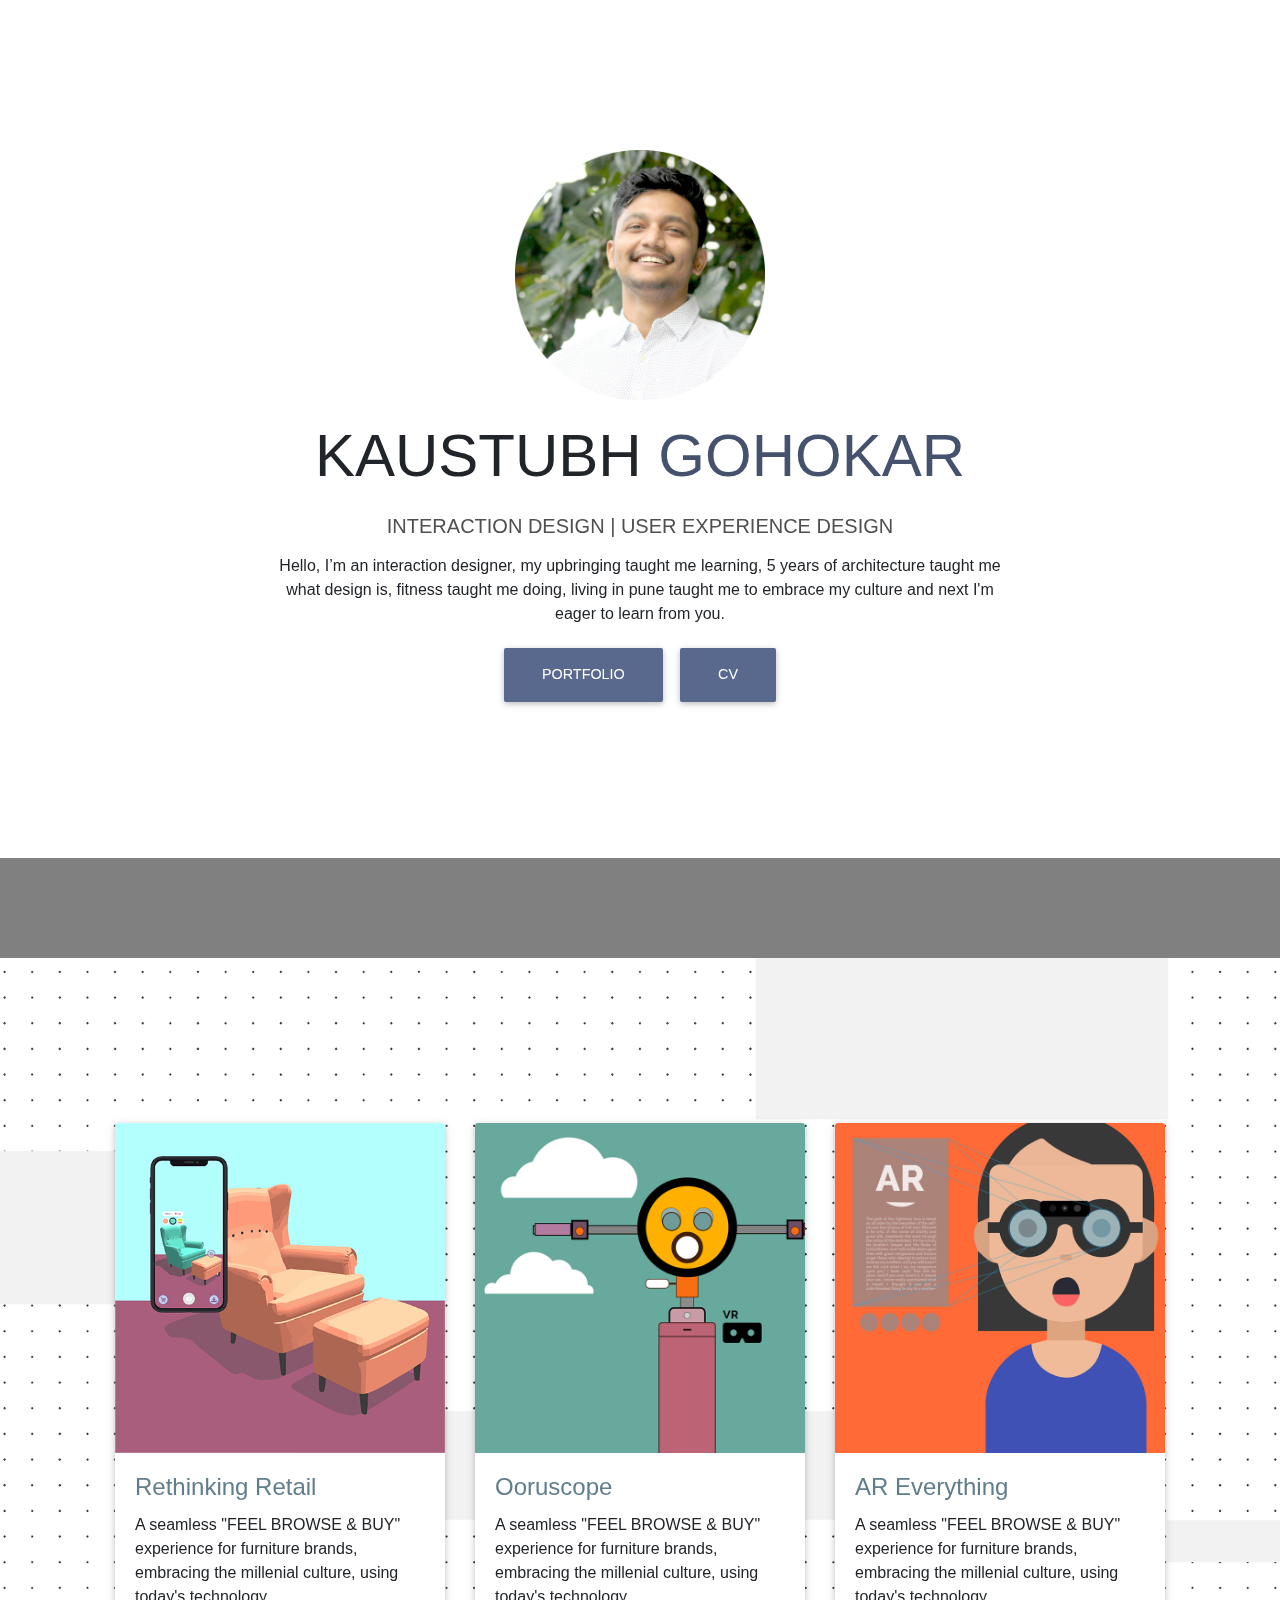
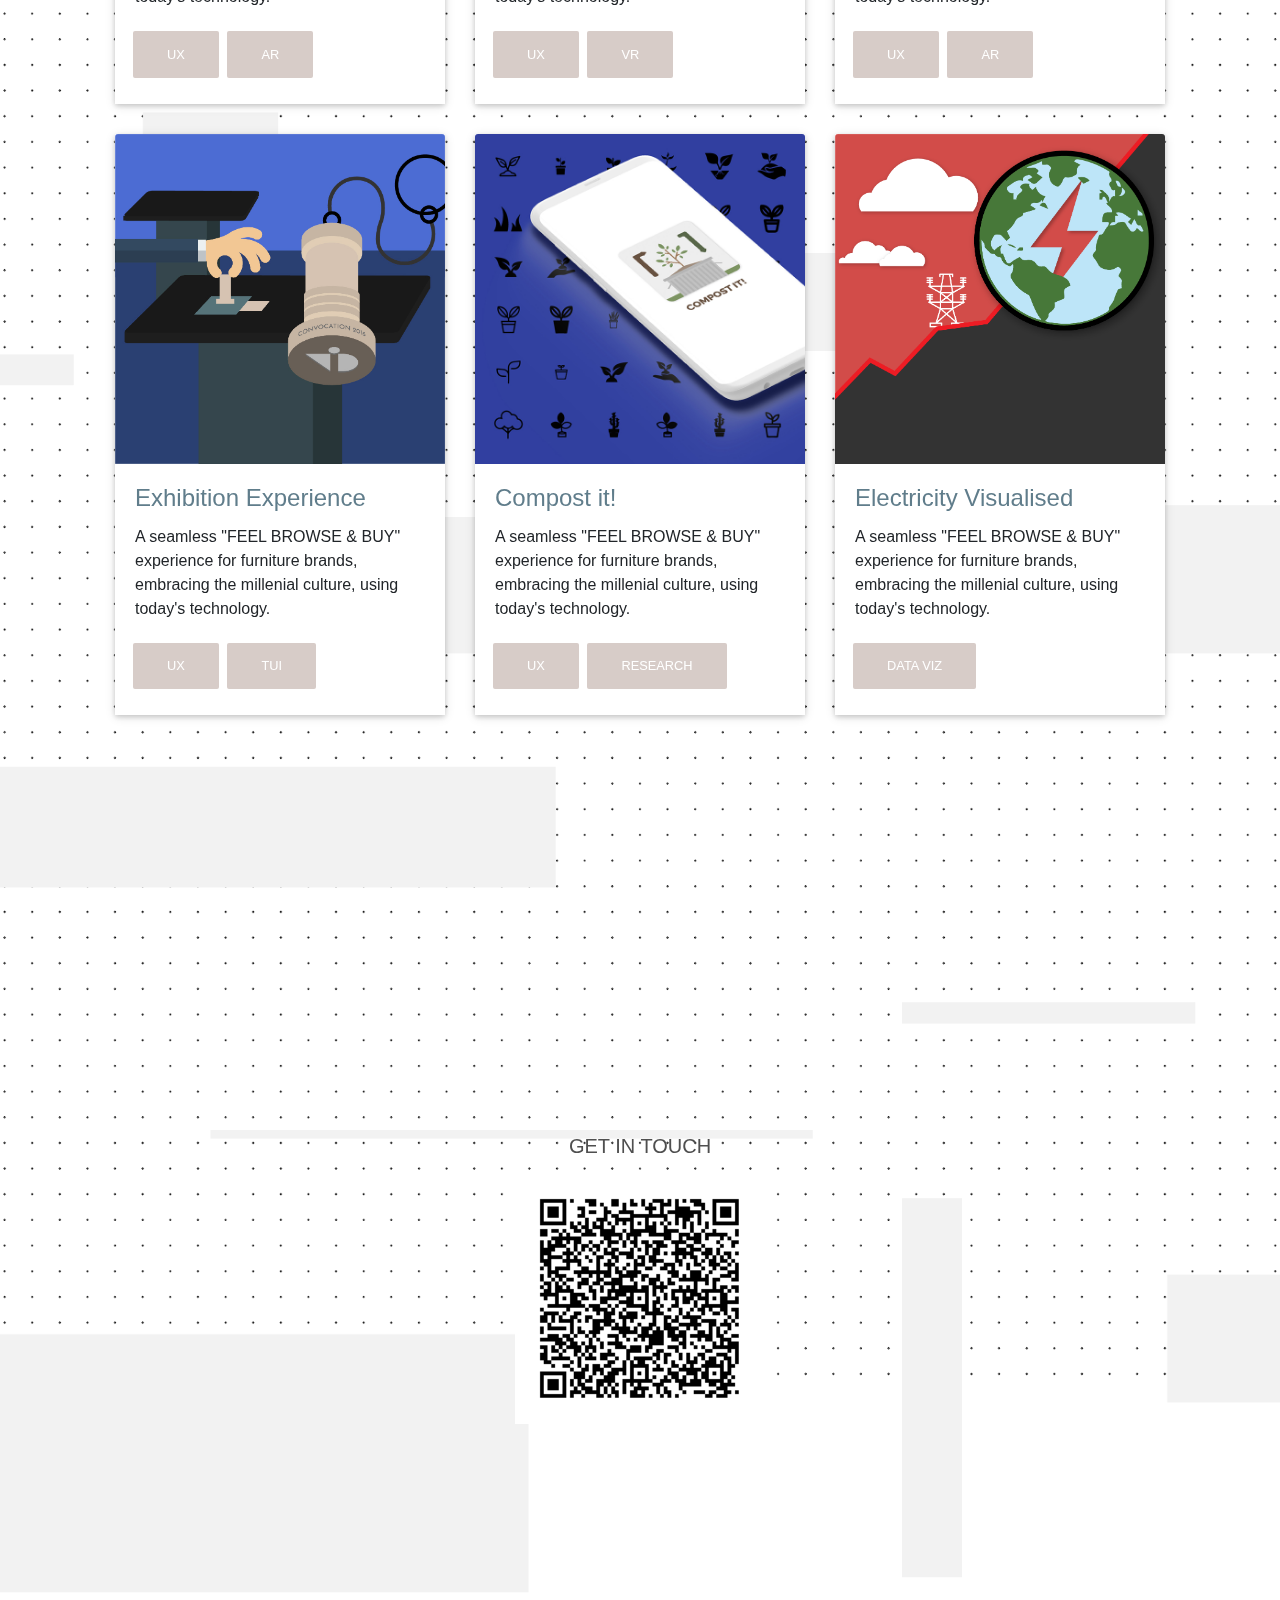
==== index.html @ 556d273a "v1" ====
<!doctype html>
<html lang="en">
  <head>
    <title>Hello, world!</title>
    <!-- Required meta tags -->
    <meta charset="utf-8">
    <meta name="viewport" content="width=device-width, initial-scale=1, shrink-to-fit=no">

    <!-- Bootstrap CSS -->
    <!-- <link rel="stylesheet" href="https://maxcdn.bootstrapcdn.com/bootstrap/4.0.0-beta.2/css/bootstrap.min.css" integrity="sha384-PsH8R72JQ3SOdhVi3uxftmaW6Vc51MKb0q5P2rRUpPvrszuE4W1povHYgTpBfshb" crossorigin="anonymous"> -->
    <link rel="stylesheet" href="css/bootstrap.css">
    <link rel="stylesheet" href="css/mdb.css">
    <link rel="stylesheet" href="css/style.css">
  </head>
  <body>

    <!-- Optional JavaScript -->
    <!-- jQuery first, then Popper.js, then Bootstrap JS -->
    <!--<script src="https://code.jquery.com/jquery-3.2.1.slim.min.js" integrity="sha384-KJ3o2DKtIkvYIK3UENzmM7KCkRr/rE9/Qpg6aAZGJwFDMVNA/GpGFF93hXpG5KkN" crossorigin="anonymous"></script>
    <script src="https://cdnjs.cloudflare.com/ajax/libs/popper.js/1.12.3/umd/popper.min.js" integrity="sha384-vFJXuSJphROIrBnz7yo7oB41mKfc8JzQZiCq4NCceLEaO4IHwicKwpJf9c9IpFgh" crossorigin="anonymous"></script>
    <script src="https://maxcdn.bootstrapcdn.com/bootstrap/4.0.0-beta.2/js/bootstrap.min.js" integrity="sha384-alpBpkh1PFOepccYVYDB4do5UnbKysX5WZXm3XxPqe5iKTfUKjNkCk9SaVuEZflJ" crossorigin="anonymous"></script>-->
    <script src="js/jquery-3.2.1.min.js"></script>
    <script src="js/popper.min.js"></script>
    <script src="js/bootstrap.js"></script>
    <script src="js/mdb.js"></script>
    
  
  
  
  
  <div class="Container-fluid flex-centre text-center">

        <div style="height: 150px"></div>

        <img class="img-fluid animated pulse" src="images/k-01.png" alt="me" style="width: 250px">
        <div style="height: 20px"></div>

        <h1 class="wow fadeInDown" data-wow-delay="0.3s" style="font-size: 60px;padding: -20px;">KAUSTUBH <a class="mdb-color-text font-bold">GOHOKAR</a></h1>
        <div style="height: 10px"></div>

        <div class="container-fluid flex-centre" style="max-width: 800px; padding-right: 30px; padding-left: 30px;">
            <h5 class="dark-grey-text font-up mb-3 mt-1 font-bold wow fadeIn" data-wow-delay="0.4s">Interaction Design | User experience Design</h5>
        </div>

        <div class="container-fluid flex-centre" style="max-width: 800px; padding-right: 30px; padding-left: 30px;">
            <p class="text-center">Hello, I’m an interaction designer, my upbringing taught me learning, 5 years of architecture taught me what design is, fitness taught me doing, living in pune taught me to embrace my culture and next I'm eager to learn from you.</p>
        </div>

        <a class="btn btn-mdb-color btn-lg wow fadeIn z-depth-1 animated" data-wow-delay="0.4s">portfolio</a>
        <a target="_blank" href="images/Kaustubh%20Gohokar%20Resume.pdf" class="btn btn-mdb-color btn-lg wow fadeIn z-depth-1 animated" data-wow-delay="0.4s">CV</a>

        <div style="height: 150px"></div>

    </div>
    
    
    
    <div class="container-fluid" style="height: 100px; background-color: grey"></div>
    
    
  
  
  <section class="mbr-section mbr-section--relative mbr-section--fixed-size mbr-parallax-background" data-jarallax='{"speed": 0.5}' id="content5-i" data-rv-view="7" style="background-image: url(assets/images/bg4.png); background-repeat: repeat-y; background-size: contain">
       
       <section class="mbr-section mbr-section--relative mbr-section--fixed-size mbr-parallax-background" data-jarallax='{"speed": 0.7}' id="content5-i" data-rv-view="7" style="background-image: url(assets/images/bg5.png); background-repeat: repeat-y; background-size: contain">
       
       
       <div style="height: 150px"></div> 
        

    <div class="container-fluid flex-centre animated pulse" style="max-width: 1100px; padding-left: 25px;padding-right: 25px; ">
        <div class="row">

            <div class="col-sm-4">
                <div class="card-fluid hoverable z-depth-1" style="max-width:600px; margin-top: 15px;margin-bottom: 15px">
                    <img class="card-img-top" src="images/DP-01.png" alt="Card image">
                    <div class="card-body" style="background-color: white">
                        <h4 class="card-title font-bold blue-grey-text">Rethinking Retail</h4>
                        <p class="card-text">A seamless "FEEL BROWSE &amp; BUY" experience for furniture brands, embracing the millenial culture, using today's technology.</p>
                        <a href="#" class="btn btn-yellow z-depth-0" style="margin-left: -2px; background-color: #d7ccc8">UX</a> <a href="#" class="btn btn-yellow z-depth-0" style="margin-left: -2px; background-color: #d7ccc8">AR</a>
                    </div>
                </div>
            </div>

            <div class="col-sm-4">
                <div class="card-fluid hoverable z-depth-1" style="max-width:450px; margin-top: 15px;margin-bottom: 15px">
                    <img class="card-img-top" src="images/OOruscope-01.jpg" alt="Card image">
                    <div class="card-body" style="background-color: white">
                        <h4 class="card-title font-bold blue-grey-text">Ooruscope</h4>
                        <p class="card-text">A seamless "FEEL BROWSE &amp; BUY" experience for furniture brands, embracing the millenial culture, using today's technology.</p>
                        <a href="#" class="btn btn-yellow z-depth-0" style="margin-left: -2px; background-color: #d7ccc8">UX</a> <a href="#" class="btn btn-yellow z-depth-0" style="margin-left: -2px; background-color: #d7ccc8">VR</a>
                    </div>
                </div>
            </div>

            <div class="col-sm-4">
                <div class="card-fluid hoverable z-depth-1" style="max-width:450px; margin-top: 15px;margin-bottom: 15px">
                    <img class="card-img-top" src="images/AR-2D-01.jpg" alt="Card image">
                    <div class="card-body" style="background-color: white">
                        <h4 class="card-title font-bold blue-grey-text">AR Everything</h4>
                        <p class="card-text">A seamless "FEEL BROWSE &amp; BUY" experience for furniture brands, embracing the millenial culture, using today's technology.</p>
                        <a href="#" class="btn btn-yellow z-depth-0" style="margin-left: -2px; background-color: #d7ccc8">UX</a> <a href="#" class="btn btn-yellow z-depth-0" style="margin-left: -2px; background-color: #d7ccc8">AR</a>
                    </div>
                </div>
            </div>

            <div class="col-sm-4">
                <div class="card-fluid hoverable z-depth-1" style="max-width:450px; margin-top: 15px;margin-bottom: 15px">
                    <img class="card-img-top" src="images/exhibition-01.jpg" alt="Card image">
                    <div class="card-body" style="background-color: white">
                        <h4 class="card-title font-bold blue-grey-text">Exhibition Experience</h4>
                        <p class="card-text">A seamless "FEEL BROWSE &amp; BUY" experience for furniture brands, embracing the millenial culture, using today's technology.</p>
                        <a href="#" class="btn btn-yellow z-depth-0" style="margin-left: -2px; background-color: #d7ccc8">UX</a> <a href="#" class="btn btn-yellow z-depth-0" style="margin-left: -2px; background-color: #d7ccc8">TUI</a>
                    </div>
                </div>
            </div>

            <div class="col-sm-4">
                <div class="card-fluid hoverable z-depth-1" style="max-width:450px; margin-top: 15px;margin-bottom: 15px">
                    <img class="card-img-top" src="images/Comapp-01.jpg" alt="Card image">
                    <div class="card-body" style="background-color: white">
                        <h4 class="card-title font-bold blue-grey-text">Compost it!</h4>
                        <p class="card-text">A seamless "FEEL BROWSE &amp; BUY" experience for furniture brands, embracing the millenial culture, using today's technology.</p>
                        <a href="#" class="btn btn-yellow z-depth-0" style="margin-left: -2px; background-color: #d7ccc8">UX</a> <a href="#" class="btn btn-yellow z-depth-0" style="margin-left: -2px; background-color: #d7ccc8">Research</a>
                    </div>
                </div>
            </div>

            <div class="col-sm-4">
                <div class="card-fluid hoverable z-depth-1" style="max-width:450px; margin-top: 15px;margin-bottom: 15px">
                    <img class="card-img-top" src="images/DV-01.png" alt="Card image">
                    <div class="card-body" style="background-color: white">
                        <h4 class="card-title font-bold blue-grey-text">Electricity Visualised</h4>
                        <p class="card-text">A seamless "FEEL BROWSE &amp; BUY" experience for furniture brands, embracing the millenial culture, using today's technology.</p>
                        <a href="#" class="btn btn-yellow z-depth-0" style="margin-left: -2px; background-color: #d7ccc8">Data Viz</a>
                    </div>
                </div>
            </div>
            
            
            



            <!--<div class="col-sm-4">
      <div class="card-fluid hoverable z-depth-5" style="width:350px; margin: 10px;">
  <img class="card-img-top" src="images/OOruscope-01.jpg" alt="Card image">
  <div class="card-body">
    <h4 class="card-title">Ooruscope</h4>
    <p class="card-text">A seamless "FEEL BROWSE &amp; BUY" experience for furniture brands, embracing the millenial culture, using today's technology.</p>
    <a href="#" class="btn btn-primary">UX</a> <a href="#" class="btn btn-primary">Research</a>
  </div>
</div>
    </div>
    
    <div class="col-sm-4">
      <div class="card-fluid hoverable z-depth-5" style="width:350px; margin: 10px;">
  <img class="card-img-top" src="images/AR-2D-01.jpg" alt="Card image">
  <div class="card-body">
    <h4 class="card-title">AR Everything</h4>
    <p class="card-text">A seamless "FEEL BROWSE &amp; BUY" experience for furniture brands, embracing the millenial culture, using today's technology.</p>
    <a href="#" class="btn btn-primary">Research</a> <a href="#" class="btn btn-primary">AR</a>
  </div>
</div>
    </div>
    
    <div class="col-sm-4">
      <div class="card-fluid hoverable z-depth-5" style="width:350px; margin: 10px;">
  <img class="card-img-top" src="images/exhibition-01.jpg" alt="Card image">
  <div class="card-body">
    <h4 class="card-title">Exhibition Experience</h4>
    <p class="card-text">A seamless "FEEL BROWSE &amp; BUY" experience for furniture brands, embracing the millenial culture, using today's technology.</p>
    <a href="#" class="btn btn-primary">UX</a> <a href="#" class="btn btn-primary">TUI</a>
  </div>
</div>
    </div>-->

        </div>
        
        <div style="height: 150px"></div>
        
    </div>
       
       
       
       <div class="container-fluid flex-centre text-center" style="height: 1000px;">
        <div style="height: 250px"></div>
        <div class="container-fluid flex-centre" style="max-width: 800px; padding-right: 30px; padding-left: 30px;">
            <h5 class="dark-grey-text font-up mb-3 mt-1 font-bold wow fadeIn" data-wow-delay="0.4s">get in touch</h5>
        </div>
        <img class="img-round" src="images/qr.png" alt="me" style="width: 250px">

    </div>
        
        
        
        
        
        
        </section>

    </section>

    <footer class="mbr-section mbr-section--relative mbr-section--fixed-size" id="footer1-g" data-rv-view="3" style="background-color: rgb(68, 68, 68);">

        <div class="mbr-section__container container">
            <div class="mbr-footer mbr-footer--wysiwyg row" style="padding-top: 49.2px; padding-bottom: 49.2px;">
                <div class="col-sm-12">
                    <p class="mbr-footer__copyright"></p>
                </div>
            </div>
        </div>
    </footer>


    <script src="assets/web/assets/jquery/jquery.min.js"></script>
    <script src="assets/bootstrap/js/bootstrap.min.js"></script>
    <script src="assets/smooth-scroll/smooth-scroll.js"></script>
    <script src="assets/jarallax/jarallax.js"></script>
    <script src="assets/mobirise/js/script.js"></script>
  
  
  
  
 </body>
  
</html>
---- css/style.css ----
/* Your custom styles */
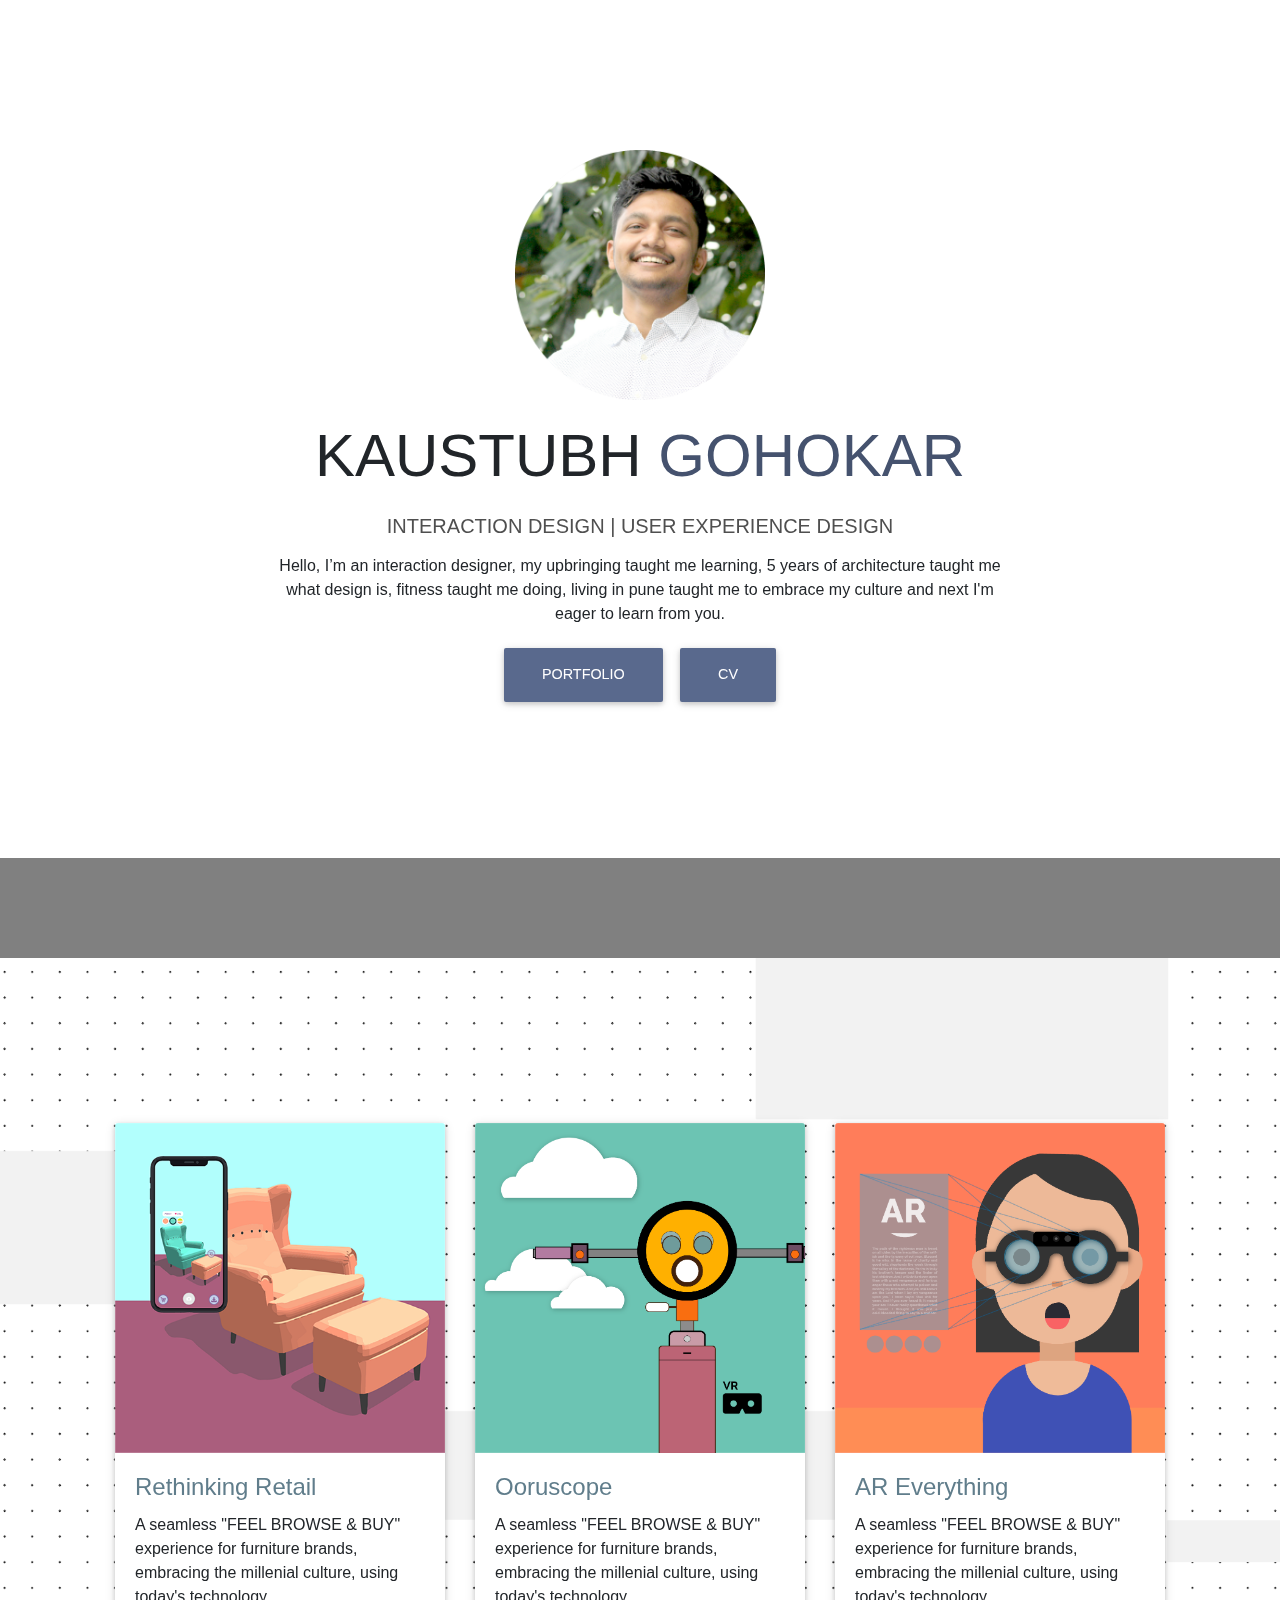
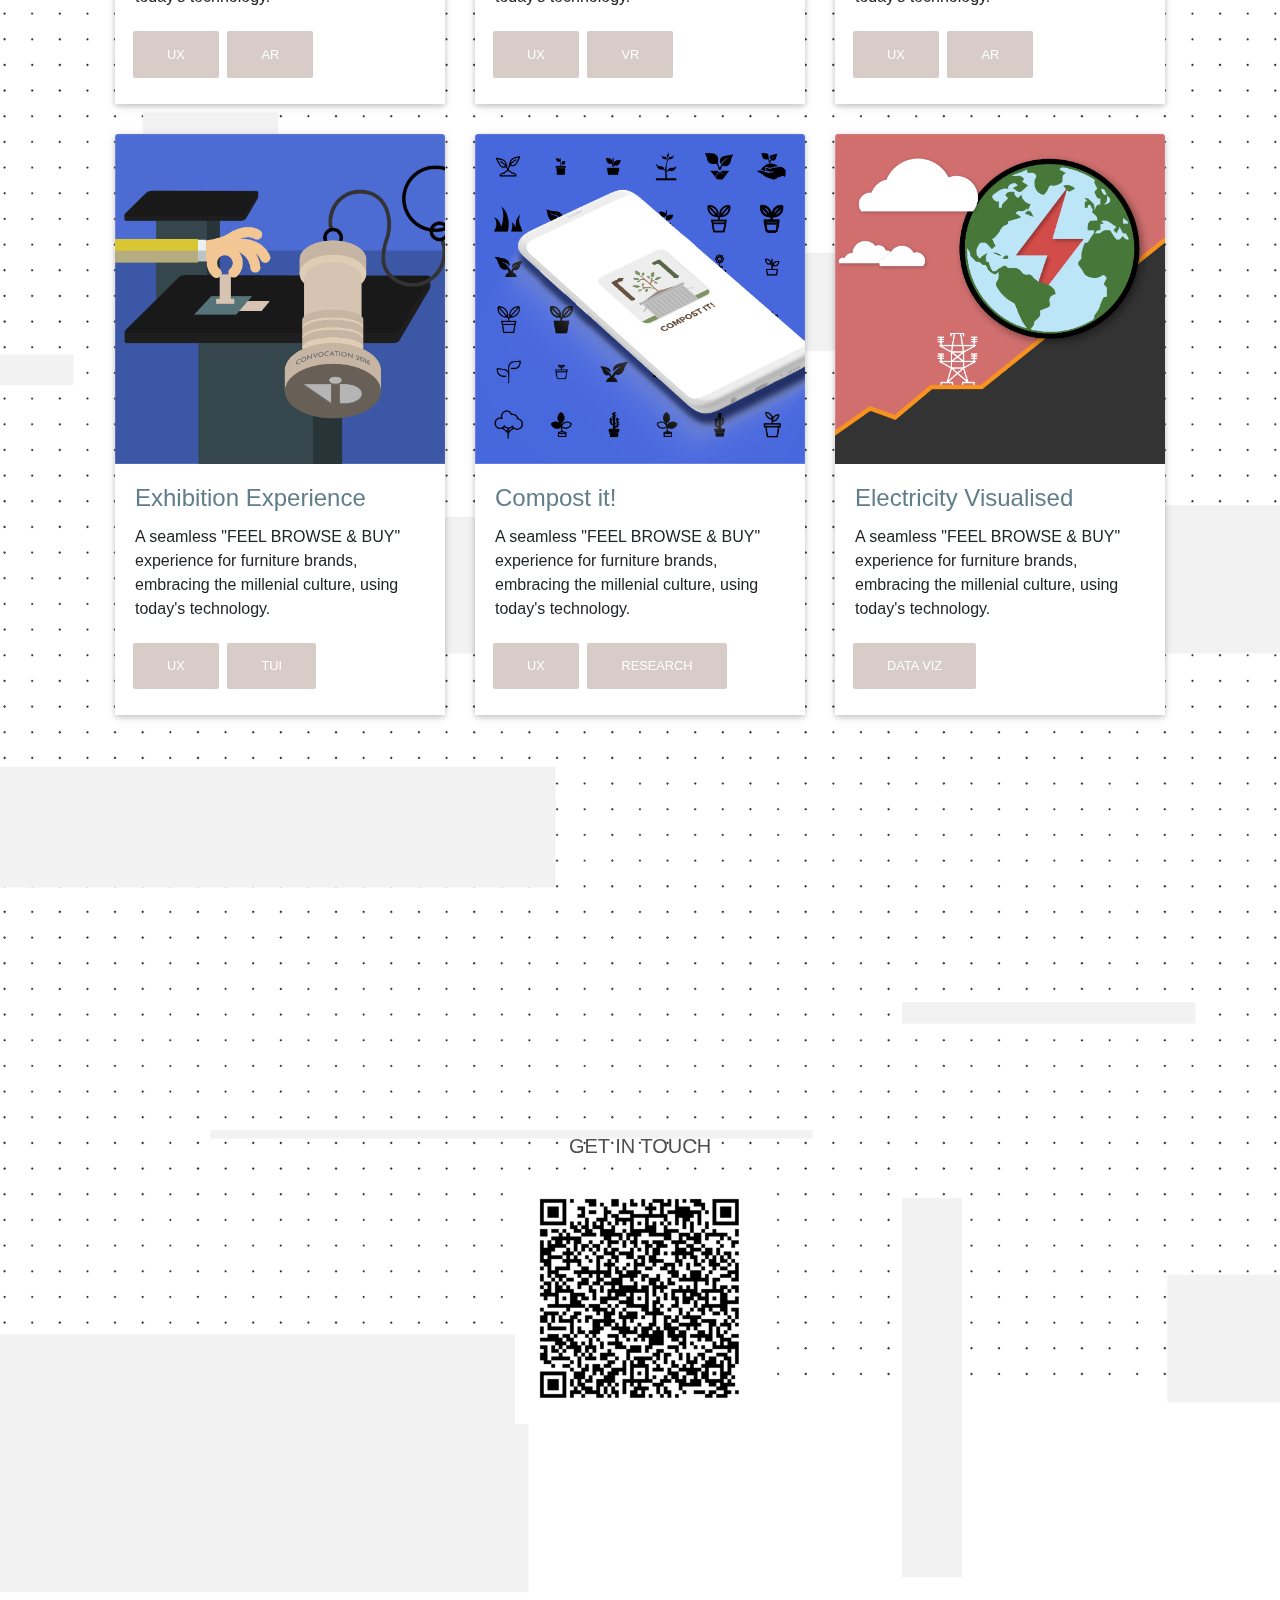
==== commit f02ab7bf: "covers" ====
--- a/index.html
+++ b/index.html
@@ -73,7 +73,7 @@
 
             <div class="col-sm-4">
                 <div class="card-fluid hoverable z-depth-1" style="max-width:600px; margin-top: 15px;margin-bottom: 15px">
-                    <img class="card-img-top" src="images/DP-01.png" alt="Card image">
+                    <img class="card-img-top" src="images/covers/DP.png" alt="Card image">
                     <div class="card-body" style="background-color: white">
                         <h4 class="card-title font-bold blue-grey-text">Rethinking Retail</h4>
                         <p class="card-text">A seamless "FEEL BROWSE &amp; BUY" experience for furniture brands, embracing the millenial culture, using today's technology.</p>
@@ -84,7 +84,7 @@
 
             <div class="col-sm-4">
                 <div class="card-fluid hoverable z-depth-1" style="max-width:450px; margin-top: 15px;margin-bottom: 15px">
-                    <img class="card-img-top" src="images/OOruscope-01.jpg" alt="Card image">
+                    <img class="card-img-top" src="images/covers/OO.png" alt="Card image">
                     <div class="card-body" style="background-color: white">
                         <h4 class="card-title font-bold blue-grey-text">Ooruscope</h4>
                         <p class="card-text">A seamless "FEEL BROWSE &amp; BUY" experience for furniture brands, embracing the millenial culture, using today's technology.</p>
@@ -95,7 +95,7 @@
 
             <div class="col-sm-4">
                 <div class="card-fluid hoverable z-depth-1" style="max-width:450px; margin-top: 15px;margin-bottom: 15px">
-                    <img class="card-img-top" src="images/AR-2D-01.jpg" alt="Card image">
+                    <img class="card-img-top" src="images/covers/AR2.png" alt="Card image">
                     <div class="card-body" style="background-color: white">
                         <h4 class="card-title font-bold blue-grey-text">AR Everything</h4>
                         <p class="card-text">A seamless "FEEL BROWSE &amp; BUY" experience for furniture brands, embracing the millenial culture, using today's technology.</p>
@@ -106,7 +106,7 @@
 
             <div class="col-sm-4">
                 <div class="card-fluid hoverable z-depth-1" style="max-width:450px; margin-top: 15px;margin-bottom: 15px">
-                    <img class="card-img-top" src="images/exhibition-01.jpg" alt="Card image">
+                    <img class="card-img-top" src="images/covers/EX.png" alt="Card image">
                     <div class="card-body" style="background-color: white">
                         <h4 class="card-title font-bold blue-grey-text">Exhibition Experience</h4>
                         <p class="card-text">A seamless "FEEL BROWSE &amp; BUY" experience for furniture brands, embracing the millenial culture, using today's technology.</p>
@@ -117,7 +117,7 @@
 
             <div class="col-sm-4">
                 <div class="card-fluid hoverable z-depth-1" style="max-width:450px; margin-top: 15px;margin-bottom: 15px">
-                    <img class="card-img-top" src="images/Comapp-01.jpg" alt="Card image">
+                    <img class="card-img-top" src="images/covers/COM.png" alt="Card image">
                     <div class="card-body" style="background-color: white">
                         <h4 class="card-title font-bold blue-grey-text">Compost it!</h4>
                         <p class="card-text">A seamless "FEEL BROWSE &amp; BUY" experience for furniture brands, embracing the millenial culture, using today's technology.</p>
@@ -128,7 +128,7 @@
 
             <div class="col-sm-4">
                 <div class="card-fluid hoverable z-depth-1" style="max-width:450px; margin-top: 15px;margin-bottom: 15px">
-                    <img class="card-img-top" src="images/DV-01.png" alt="Card image">
+                    <img class="card-img-top" src="images/covers/DV.png" alt="Card image">
                     <div class="card-body" style="background-color: white">
                         <h4 class="card-title font-bold blue-grey-text">Electricity Visualised</h4>
                         <p class="card-text">A seamless "FEEL BROWSE &amp; BUY" experience for furniture brands, embracing the millenial culture, using today's technology.</p>
